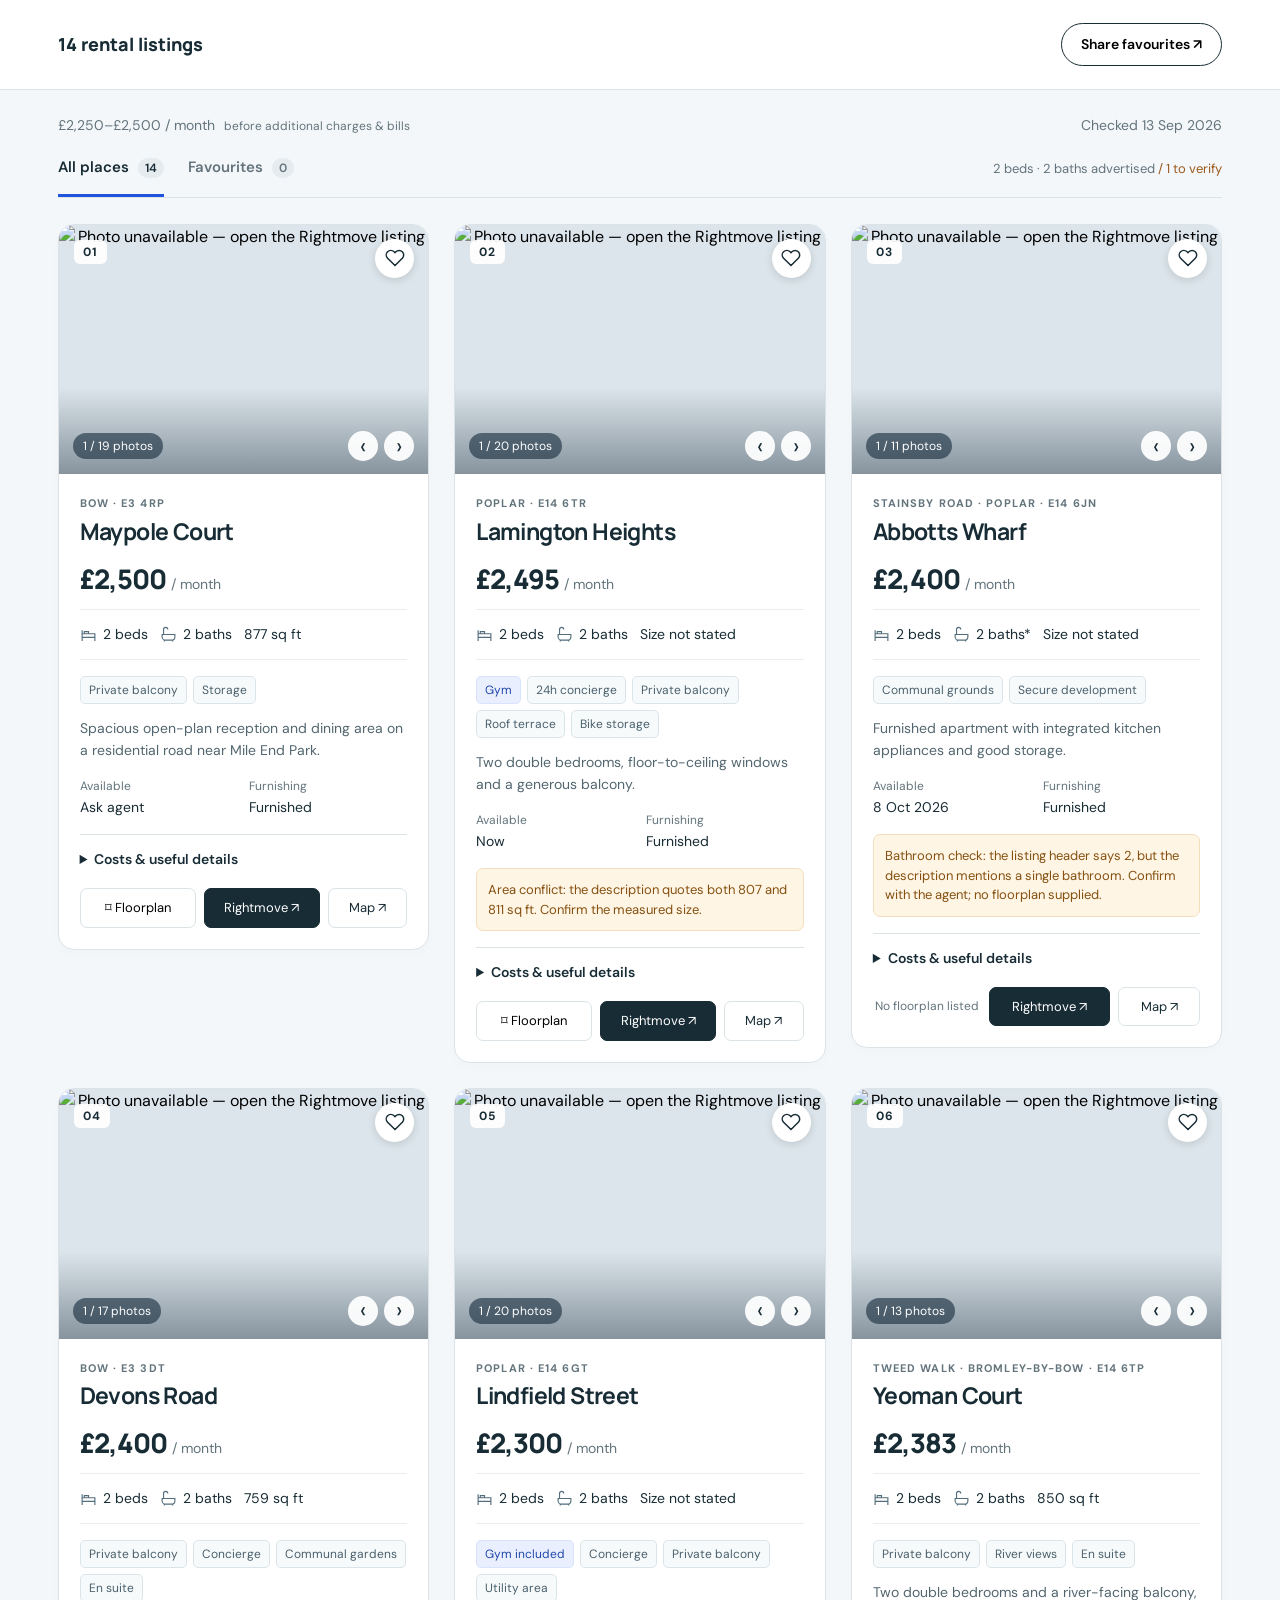
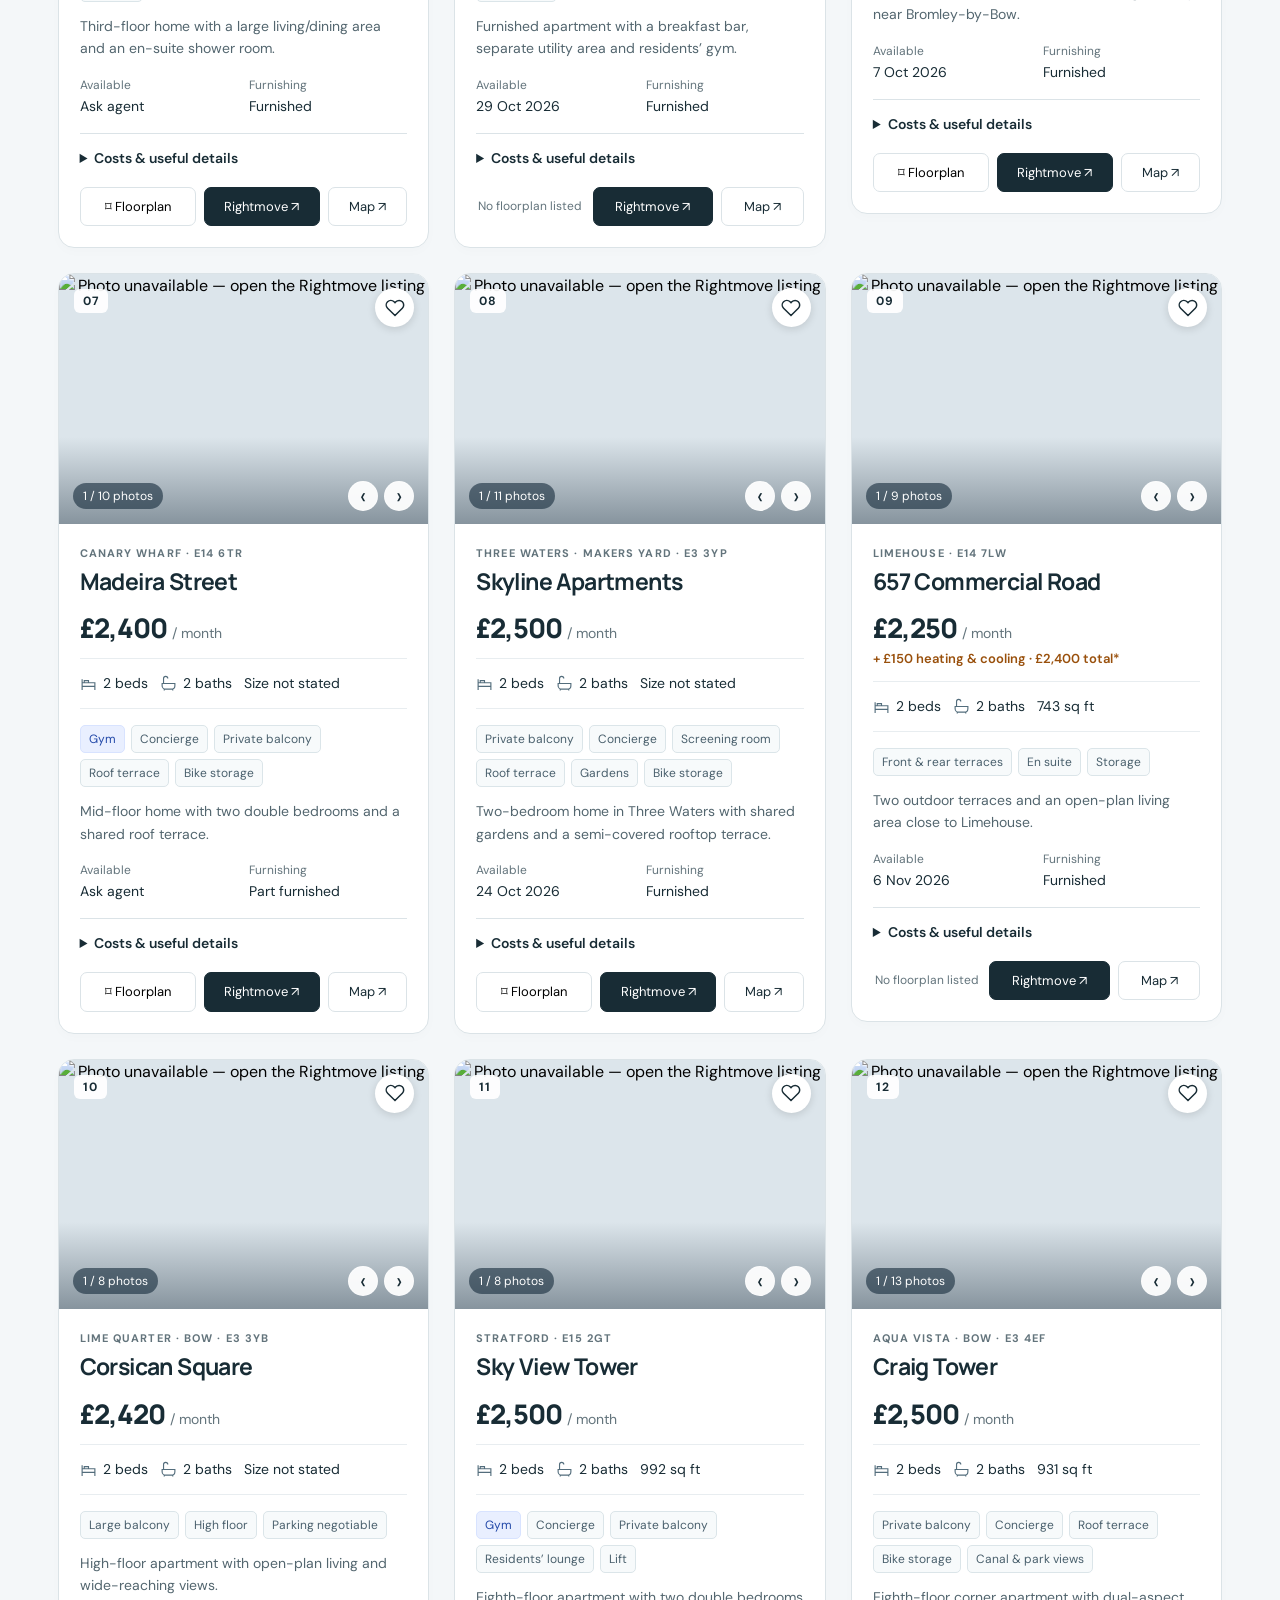
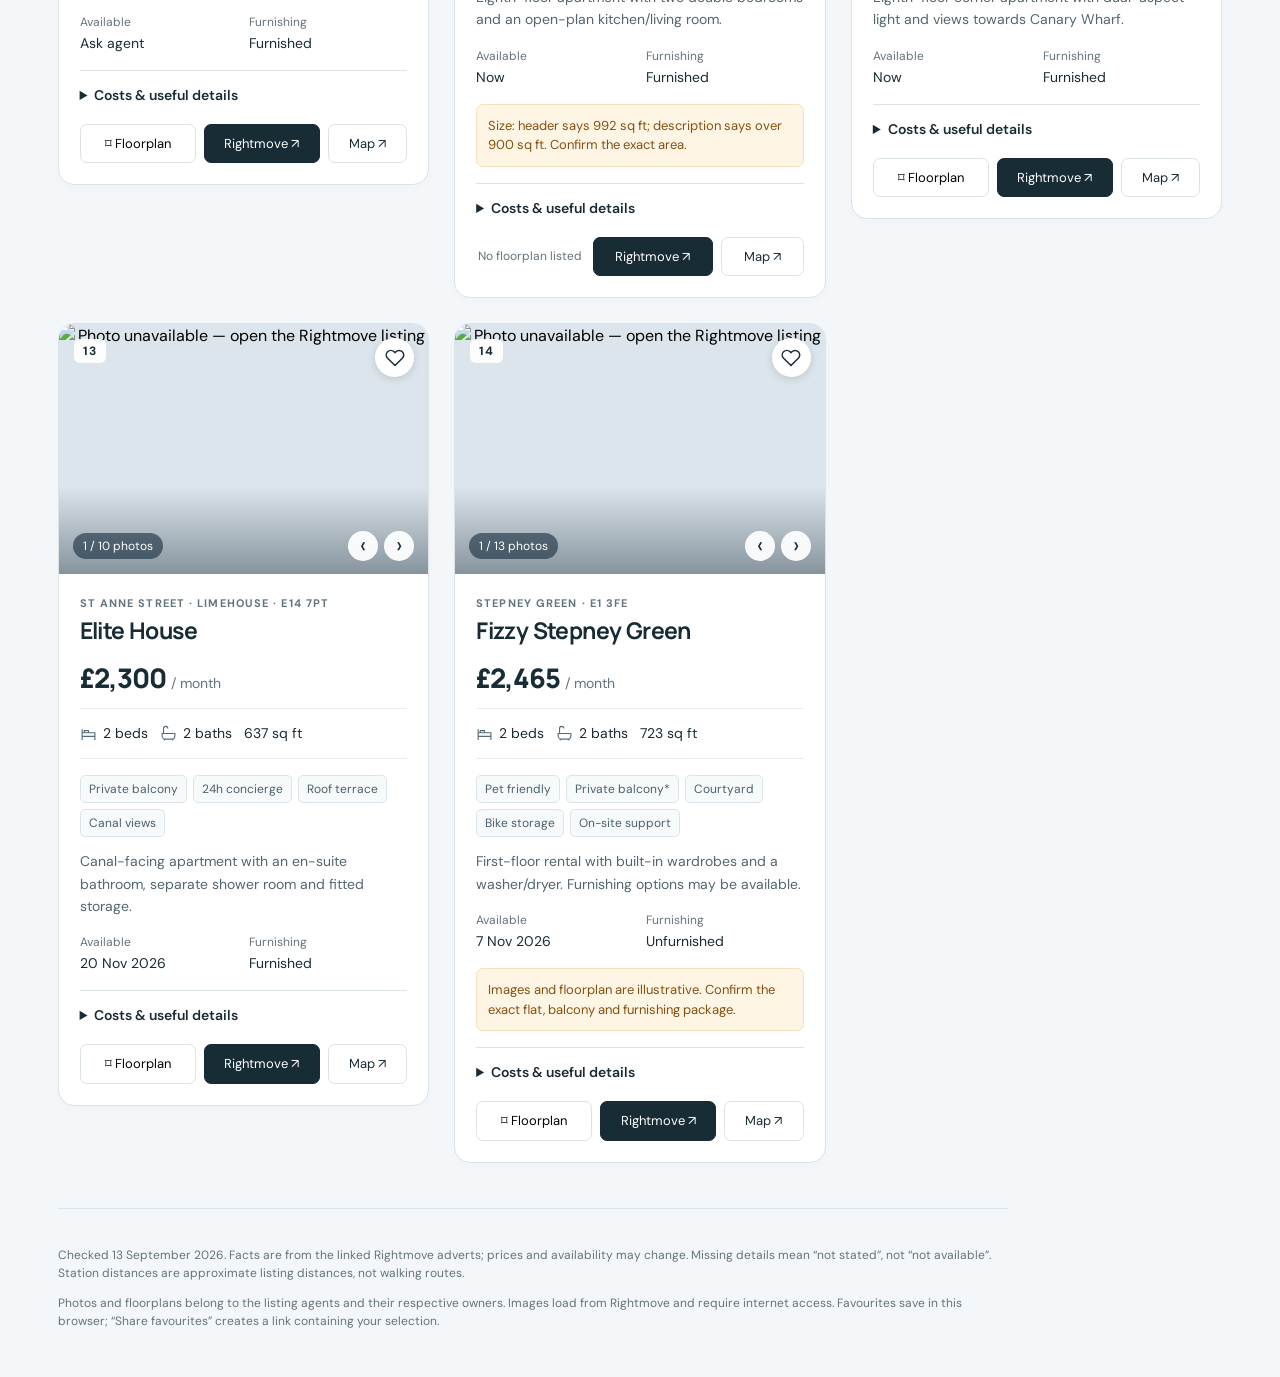
==== flat-shortlist/index.html @ a5ea4e48 "Add project files." ====
<!doctype html><html lang="en-GB"><head><meta charset="UTF-8"><meta name="viewport" content="width=device-width,initial-scale=1"><meta name="description" content="14 East London rental listings: photos, floorplans, monthly costs and favourites."><title>Rental listings</title><link rel="stylesheet" href="style.css"></head><body>
<header><span class="brand">14 rental listings</span><button class="share" id="share">Share favourites ↗</button></header>
<main><div class="reference-meta"><span>£2,250–£2,500 / month <small>before additional charges & bills</small></span><span>Checked 13 Sep 2026</span></div>
<div class="toolbar"><div class="tabs" role="group" aria-label="Show listings"><button id="all" class="active" aria-pressed="true">All places <span>14</span></button><button id="saved" aria-pressed="false">Favourites <span id="favcount">0</span></button></div><p>2 beds · 2 baths advertised <span title="Abbotts Wharf has conflicting bathroom information">/ 1 to verify</span></p></div>
<div class="shared-note" id="shared" hidden></div><section id="grid" class="grid" aria-label="Rental listings"></section>
<footer><p>Checked 13 September 2026. Facts are from the linked Rightmove adverts; prices and availability may change. Missing details mean “not stated”, not “not available”. Station distances are approximate listing distances, not walking routes.</p><p>Photos and floorplans belong to the listing agents and their respective owners. Images load from Rightmove and require internet access. Favourites save in this browser; “Share favourites” creates a link containing your selection.</p></footer></main>
<dialog id="viewer"><div class="viewer-head"><strong id="viewer-title"></strong><button id="close" aria-label="Close gallery">✕</button></div><div class="viewer-image"><button id="prev" aria-label="Previous image">‹</button><img id="large" alt=""><button id="next" aria-label="Next image">›</button></div><div class="viewer-foot"><span id="position"></span><a id="original" target="_blank" rel="noopener">Open original ↗</a></div></dialog><div id="toast" role="status" aria-live="polite"></div><script src="listings.js"></script><script src="app.js"></script></body></html>
---- flat-shortlist/style.css ----
@import url('https://fonts.googleapis.com/css2?family=DM+Sans:wght@400;500;600;700&family=Manrope:wght@400;500;600;700;800&display=swap');
:root{--ink:#182c35;--muted:#63747c;--line:#dbe3e7;--blue:#2154dc;--paper:#f4f7f9}*{box-sizing:border-box}body{margin:0;background:var(--paper);color:var(--ink);font:16px/1.5 'DM Sans',Arial,sans-serif}button,a{-webkit-tap-highlight-color:transparent}button{font:inherit;cursor:pointer}a{color:inherit}button:focus-visible,a:focus-visible,summary:focus-visible{outline:3px solid #3676ff;outline-offset:4px}header{height:90px;display:flex;align-items:center;justify-content:space-between;padding:0 4.5%;border-bottom:1px solid var(--line);background:white;gap:20px}.brand{display:flex;align-items:center;gap:12px;font-family:Manrope,Arial,sans-serif;font-weight:800;font-size:21px;text-decoration:none}.brand-icon{background:var(--ink);color:white;width:38px;height:38px;display:grid;place-items:center;border-radius:11px;font-size:28px}.brand-caption{font:10px/1.3 'DM Sans',sans-serif;letter-spacing:2px;max-width:90px;border-left:1px solid var(--line);padding-left:14px;margin-left:10px}.share{border:1px solid var(--ink);background:white;border-radius:30px;padding:10px 19px;font-size:14px;font-weight:600}main{max-width:1560px;margin:auto;padding:0 4.5%}.intro{display:flex;justify-content:space-between;align-items:center;gap:24px;padding:44px 0 32px}.eyebrow{font-size:12px;font-weight:700;letter-spacing:2px;color:var(--blue)}h1{font:600 clamp(32px,4vw,54px)/1.1 Manrope,sans-serif;letter-spacing:-2px;margin:13px 0}h1 em{font-family:Georgia,serif;font-weight:400;color:var(--blue)}.intro p{color:var(--muted);margin:0}.range{border-left:1px solid #c7d2d9;padding-left:30px;display:grid;gap:4px;white-space:nowrap}.range span{font-size:11px;letter-spacing:2px}.range strong{font:600 25px Manrope,sans-serif;letter-spacing:-1px}.range small{color:var(--muted);font-size:12px}.toolbar{display:flex;align-items:center;justify-content:space-between;border-bottom:1px solid var(--line);margin-bottom:26px;gap:20px}.tabs{display:flex;gap:24px}.tabs button{border:0;border-bottom:3px solid transparent;background:none;padding:15px 0;color:var(--muted);font-size:15px;font-weight:600}.tabs button.active{border-color:var(--blue);color:var(--ink)}.tabs span{font-size:12px;background:#e6ebef;border-radius:20px;padding:2px 7px;margin-left:5px}.toolbar p{font-size:13px;color:var(--muted)}.toolbar p span{color:#9a581b}.grid{display:grid;grid-template-columns:repeat(3,minmax(0,1fr));gap:25px;align-items:start}.card{background:white;border:1px solid var(--line);border-radius:16px;overflow:hidden;box-shadow:0 4px 12px #182c3504}.photo{position:relative;aspect-ratio:1.48;background:#dce5eb}.photo img{width:100%;height:100%;object-fit:cover;display:block}.photo-open{width:100%;height:100%;padding:0;border:0;background:none;display:block}.photo:after{content:'';position:absolute;inset:65% 0 0;background:linear-gradient(transparent,#061a2a66);pointer-events:none}.number{position:absolute;top:15px;left:15px;background:#ffffffee;border-radius:6px;padding:3px 9px;font-size:12px;font-weight:700;letter-spacing:1px}.heart{position:absolute;right:14px;top:14px;border:0;background:white;width:39px;height:39px;border-radius:50%;display:grid;place-items:center;color:var(--ink);z-index:2;box-shadow:0 2px 8px #0002}.heart svg{width:20px;height:20px;fill:none;stroke:currentColor;stroke-width:1.8}.heart[aria-pressed=true]{color:#db3661}.heart[aria-pressed=true] svg{fill:currentColor}.carousel-controls{position:absolute;bottom:13px;left:14px;right:14px;display:flex;align-items:center;justify-content:space-between;z-index:2;color:white}.photo-count{font-size:12px;background:#142a3b99;padding:4px 10px;border-radius:15px}.arrows{display:flex;gap:6px}.arrows button{border:1px solid #ffffff77;border-radius:50%;background:#ffffffed;width:30px;height:30px;color:var(--ink);font-size:23px;line-height:1}.content{padding:21px}.area{font-size:11px;font-weight:700;letter-spacing:1.1px;text-transform:uppercase;color:var(--muted)}h2{font:700 23px/1.3 Manrope,sans-serif;letter-spacing:-.6px;margin:5px 0 13px}.price{font:800 27px Manrope,sans-serif;letter-spacing:-1px}.price small{font:400 14px 'DM Sans',sans-serif;letter-spacing:0;color:var(--muted);margin-left:5px}.extra{display:block;color:#99500c;font-size:13px;font-weight:600;margin-top:3px}.specs{display:flex;flex-wrap:wrap;gap:12px;font-size:14px;padding:14px 0;margin:12px 0 0;border-top:1px solid #e8edf0;border-bottom:1px solid #e8edf0}.specs span{display:flex;align-items:center;gap:6px}.specs svg{width:17px;height:17px;stroke:#536d7c;fill:none;stroke-width:1.6}.chips{display:flex;flex-wrap:wrap;gap:6px;margin:16px 0 13px}.chip{font-size:12px;border:1px solid #dbe5e9;color:#4a606d;padding:4px 8px;border-radius:5px;background:#f7fafb}.chip.gym{background:#e9efff;color:#2349a9;border-color:#d8e3ff}.summary{font-size:14px;color:#53666f;line-height:1.6;margin:0 0 14px}.quick{display:grid;grid-template-columns:1fr 1fr;gap:12px;font-size:14px;margin:16px 0}.quick small,dt{display:block;font-size:12px;color:var(--muted);margin-bottom:2px}.warning{background:#fff5e5;color:#855010;border:1px solid #f3debd;font-size:13px;line-height:1.5;padding:11px;border-radius:7px;margin-bottom:14px}details{border-top:1px solid var(--line);margin-top:16px}summary{font-size:14px;font-weight:600;padding:14px 0;cursor:pointer}dl{margin:0 0 15px;display:grid;grid-template-columns:1fr 1fr;gap:14px}dd{margin:0;font-size:14px}dl .full{grid-column:1/-1}.muted{color:var(--muted)}.actions{display:flex;gap:8px;margin-top:4px}.actions button,.actions a{flex:1;border:1px solid var(--line);border-radius:7px;padding:9px 5px;text-align:center;font-size:13px;background:white;text-decoration:none}.actions a{background:var(--ink);border-color:var(--ink);color:white}.no-plan{flex:1;text-align:center;font-size:12px;color:var(--muted);padding:10px 0}.epc{font-size:13px;color:var(--blue)}footer{border-top:1px solid var(--line);margin-top:45px;padding:25px 0 35px;color:var(--muted);font-size:12px;max-width:950px}footer strong{font-size:14px;color:var(--ink)}.shared-note{padding:13px 18px;background:#e7efff;border:1px solid #ccdafa;border-radius:8px;margin-bottom:20px;font-size:14px}.empty{padding:55px 20px;text-align:center;grid-column:1/-1;color:var(--muted)}dialog{width:min(1100px,95vw);max-height:94vh;border:0;border-radius:14px;padding:18px;background:#12212c;color:white}dialog::backdrop{background:#06101ddd;backdrop-filter:blur(5px)}.viewer-head,.viewer-foot{display:flex;justify-content:space-between;align-items:center;gap:20px}.viewer-head button,.viewer-image button{background:#ffffff18;border:1px solid #ffffff40;color:white;border-radius:50%;width:40px;height:40px;flex-shrink:0}.viewer-image{display:flex;align-items:center;gap:12px;margin:18px 0}.viewer-image img{width:calc(100% - 104px);height:68vh;object-fit:contain;background:white}.viewer-image button{font-size:28px}.viewer-foot{font-size:14px}#toast{position:fixed;bottom:25px;left:50%;transform:translateX(-50%);background:var(--ink);color:white;padding:12px 20px;border-radius:9px;box-shadow:0 5px 30px #0003;max-width:90vw;z-index:10;display:none}button:hover,.actions a:hover{filter:brightness(.95)}@media(min-width:1450px){.photo{aspect-ratio:1.55}}@media(max-width:1050px){.grid{grid-template-columns:repeat(2,minmax(0,1fr))}.range{display:none}.toolbar p{font-size:12px}}@media(max-width:620px){header{height:76px;padding:0 5%}.brand{font-size:17px;gap:8px}.brand-caption{display:none}.share{font-size:12px;padding:8px 11px}.brand-icon{width:32px;height:32px}main{padding:0 5%}.intro{padding:29px 0 20px}.intro p{font-size:14px}h1{font-size:35px;letter-spacing:-1.5px}.eyebrow{font-size:10px;letter-spacing:1.5px}.toolbar{display:block;margin-bottom:20px}.toolbar p{margin:7px 0 12px}.tabs{gap:25px}.tabs button{padding:11px 0}.grid{grid-template-columns:1fr;gap:23px}.photo{aspect-ratio:1.45}.content{padding:19px}.viewer-image{gap:5px}.viewer-image img{width:calc(100% - 78px);height:62vh}.viewer-image button{width:34px;height:34px}dialog{padding:12px}.viewer-head strong{font-size:14px}}
.reference-meta{display:flex;justify-content:space-between;gap:15px;padding:25px 0 5px;font-size:14px;color:var(--muted)}.reference-meta small{font-size:12px;margin-left:5px}.brand{font-size:18px}@media(max-width:620px){.reference-meta{flex-direction:column;gap:3px;padding-top:20px;font-size:13px}.reference-meta small{display:block;margin-left:0}.brand{font-size:16px}}
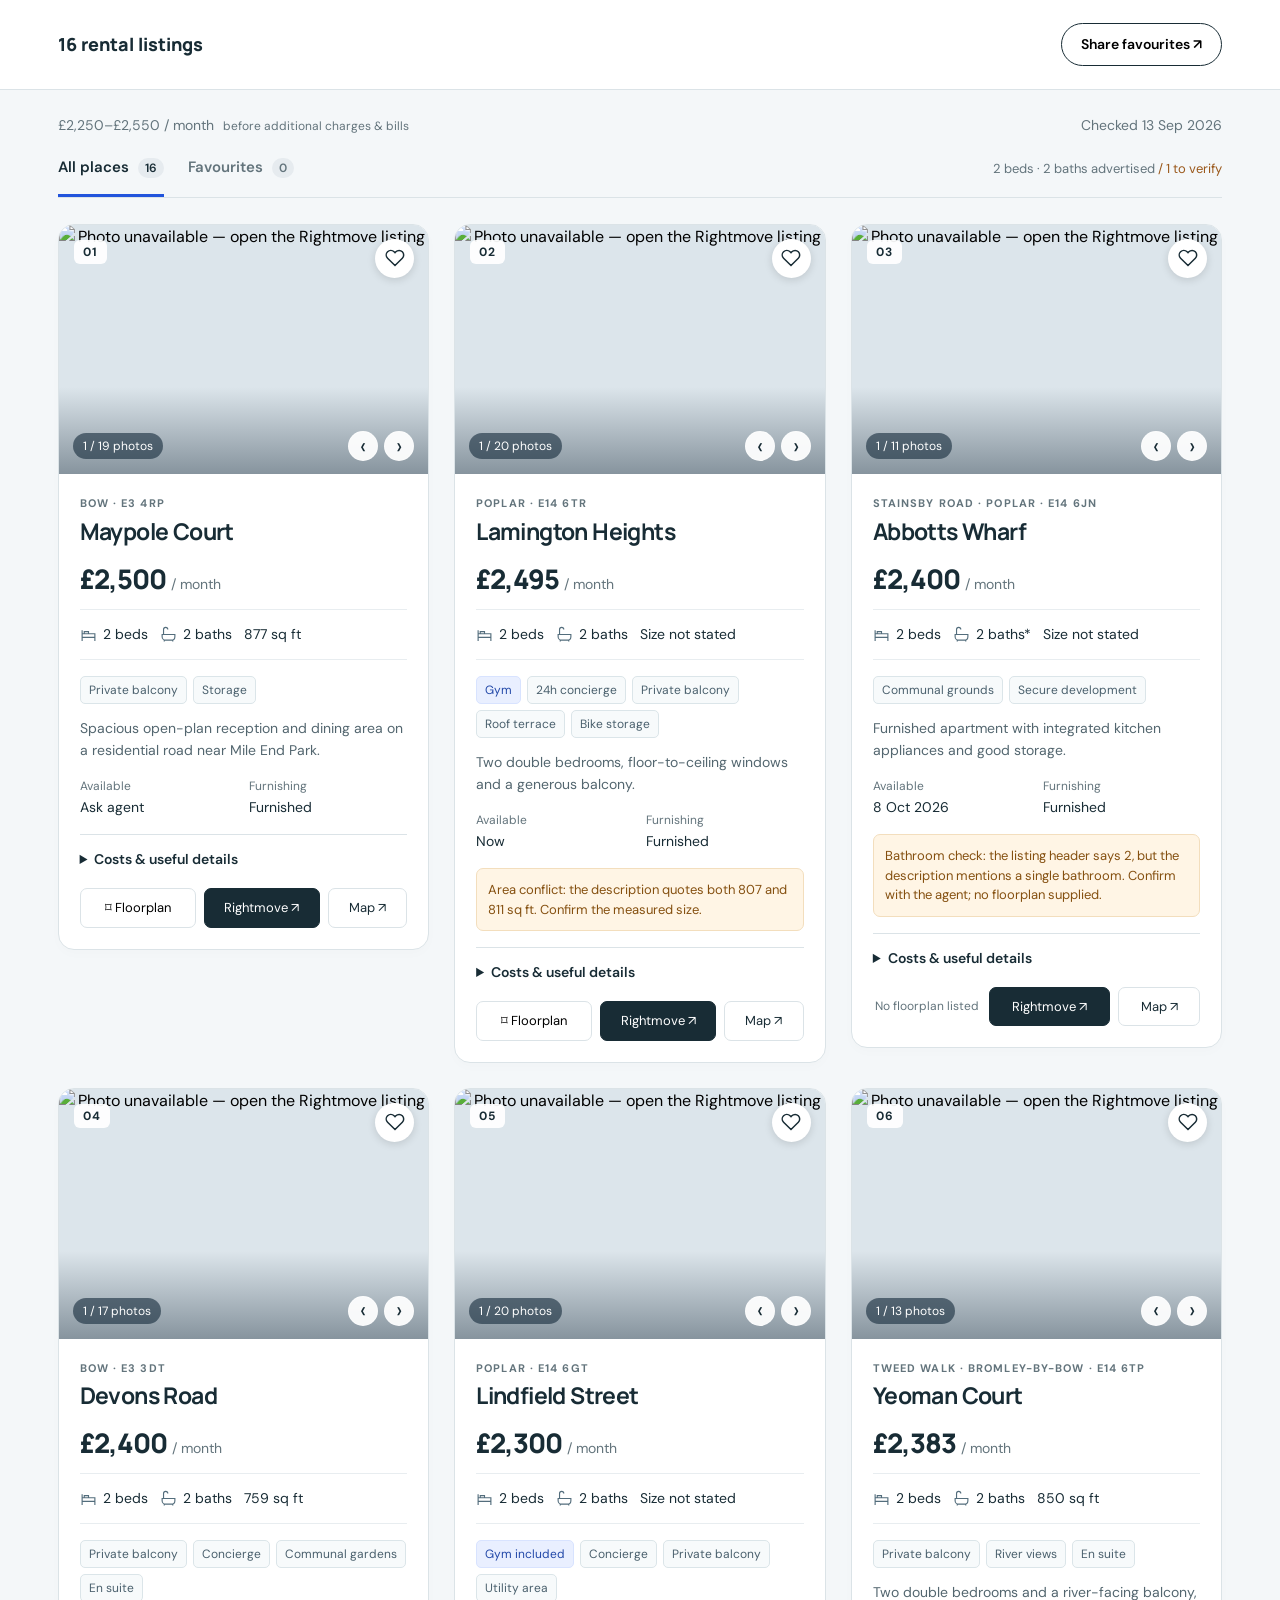
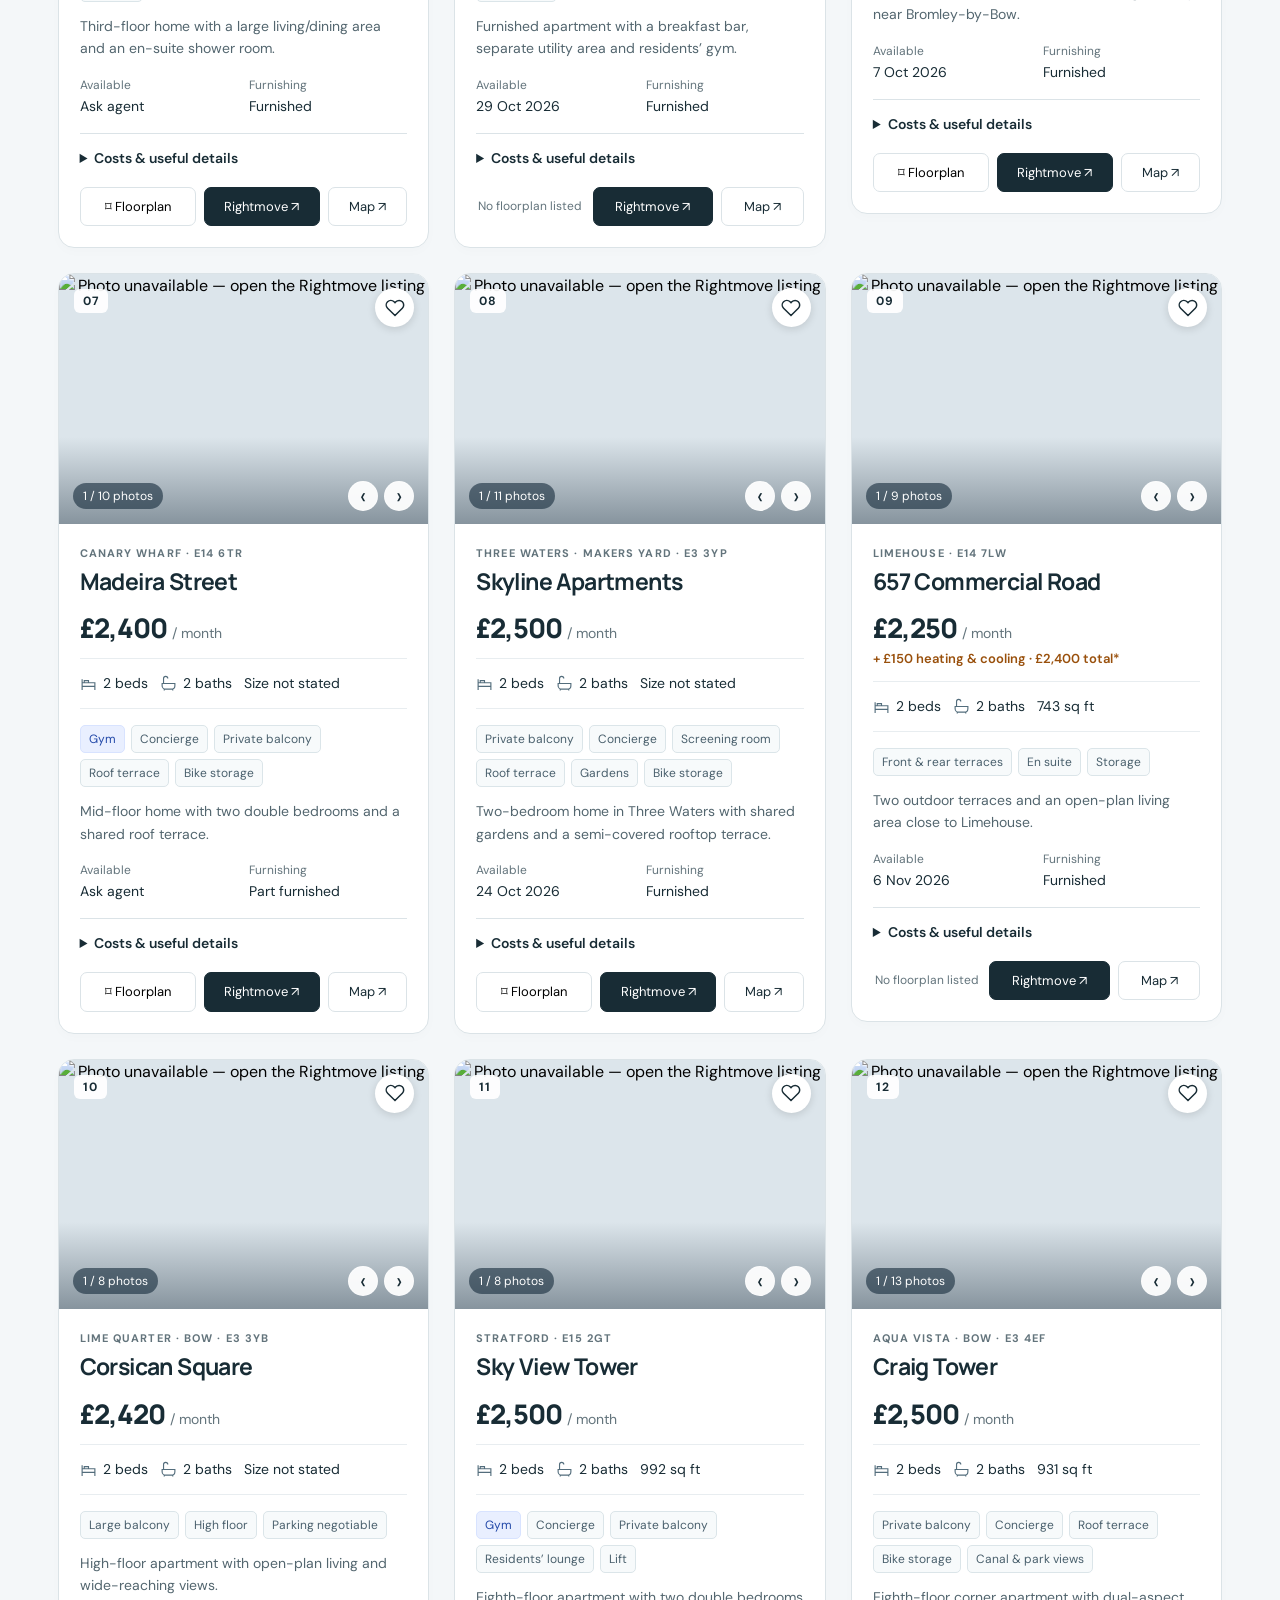
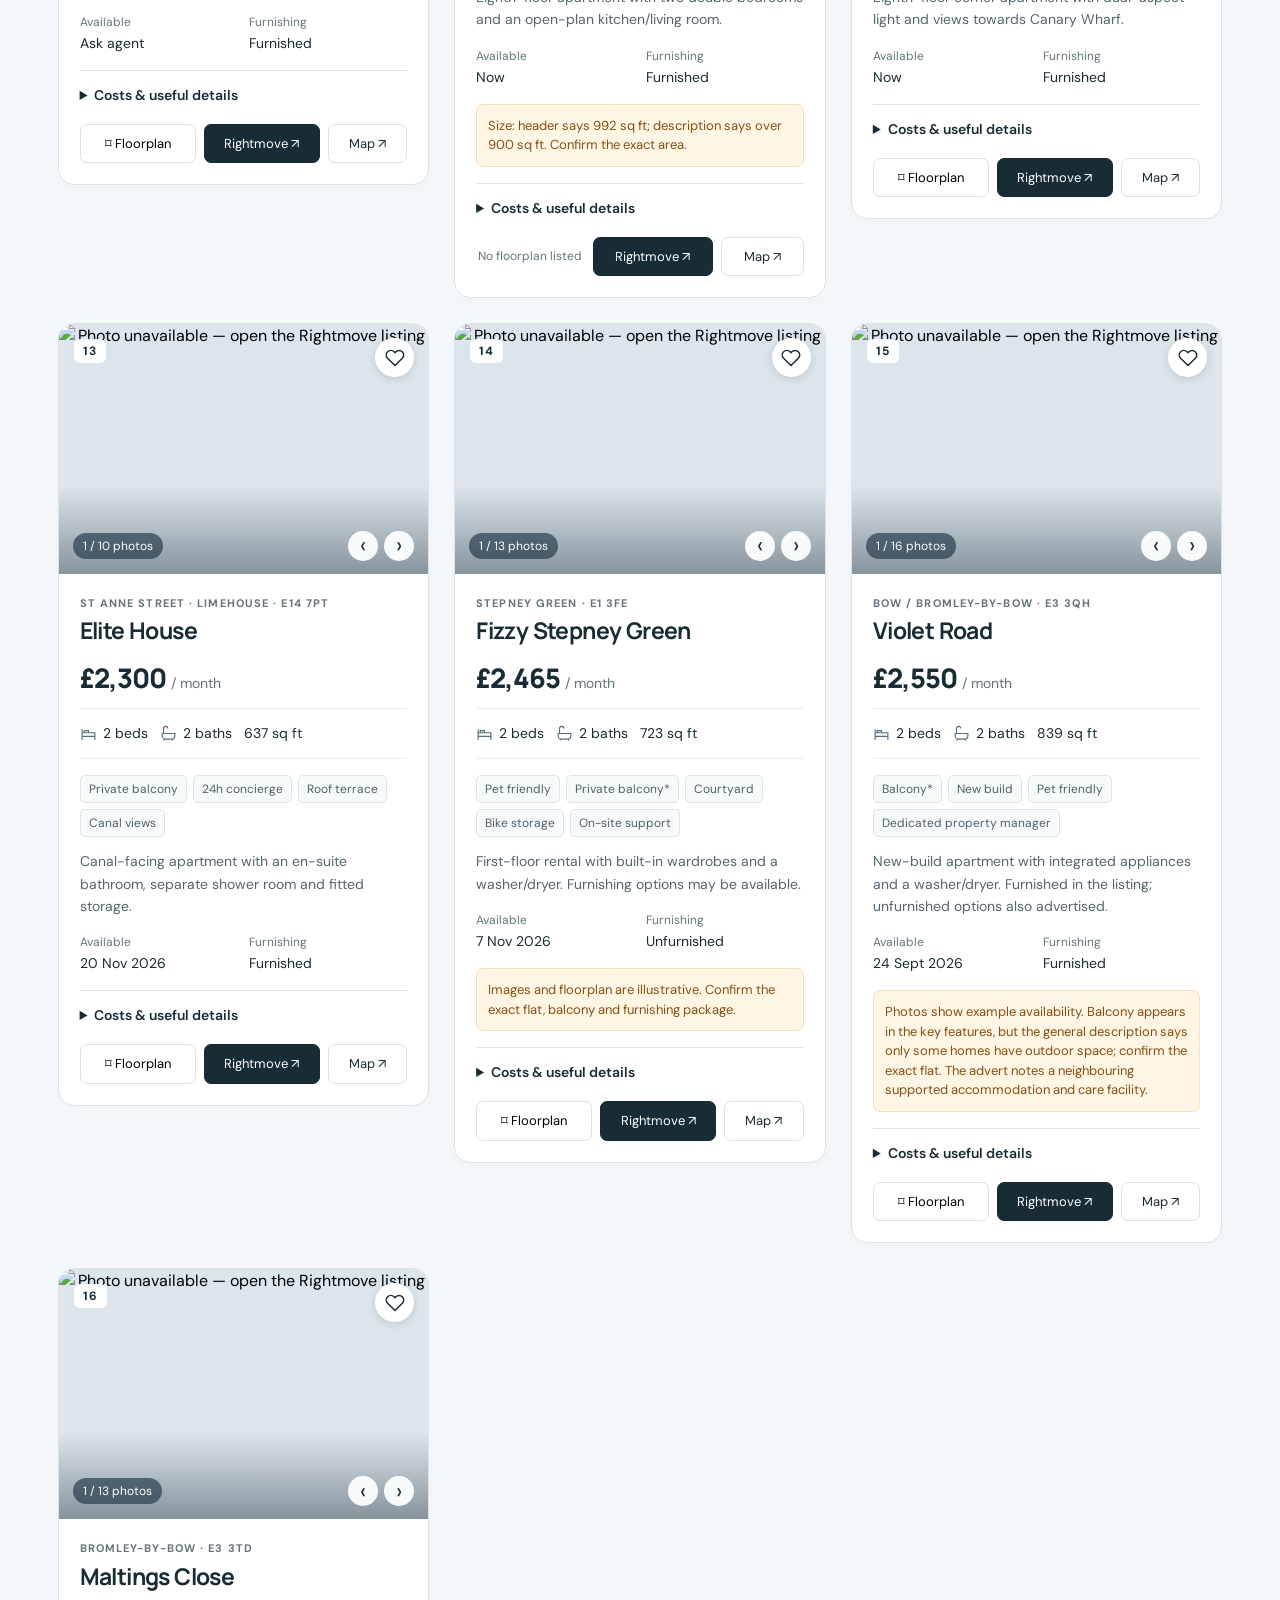
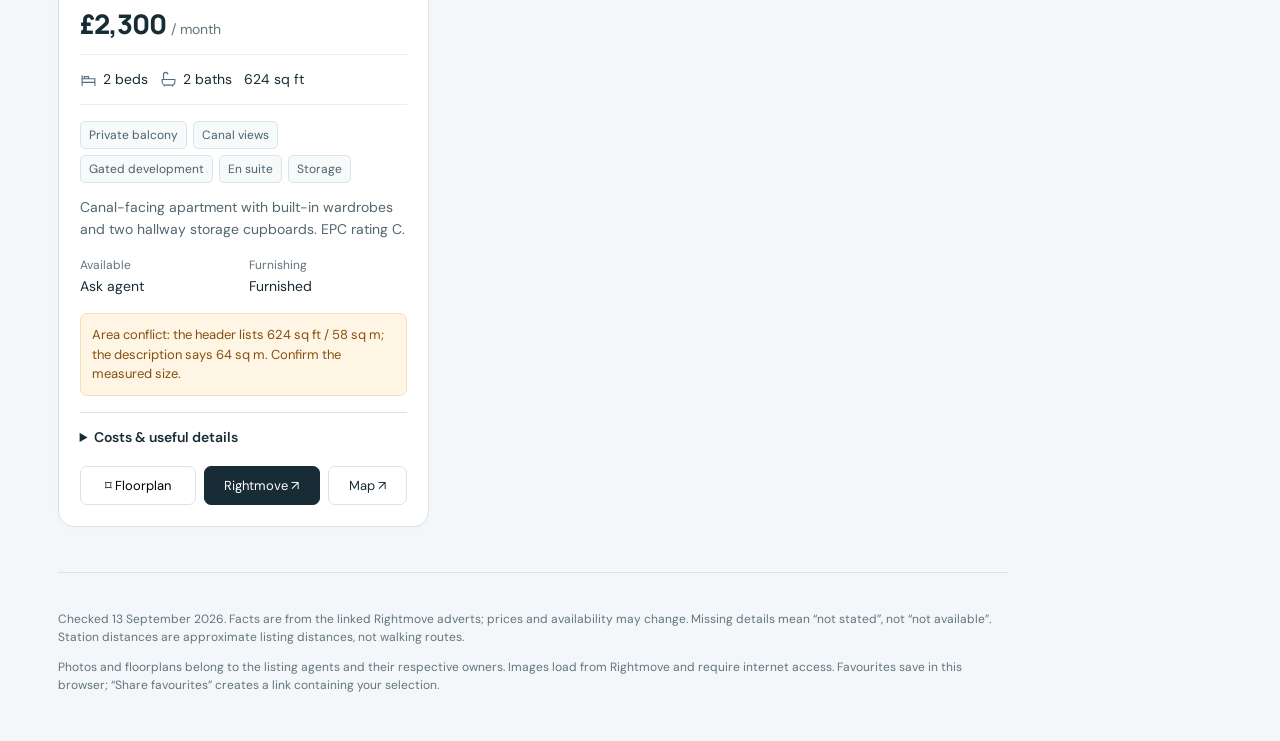
==== commit 798819cd: "Add Violet Road and Maltings Close rental listings" ====
--- a/flat-shortlist/index.html
+++ b/flat-shortlist/index.html
@@ -1,7 +1,9 @@
-<!doctype html><html lang="en-GB"><head><meta charset="UTF-8"><meta name="viewport" content="width=device-width,initial-scale=1"><meta name="description" content="14 East London rental listings: photos, floorplans, monthly costs and favourites."><title>Rental listings</title><link rel="stylesheet" href="style.css"></head><body>
-<header><span class="brand">14 rental listings</span><button class="share" id="share">Share favourites ↗</button></header>
-<main><div class="reference-meta"><span>£2,250–£2,500 / month <small>before additional charges & bills</small></span><span>Checked 13 Sep 2026</span></div>
-<div class="toolbar"><div class="tabs" role="group" aria-label="Show listings"><button id="all" class="active" aria-pressed="true">All places <span>14</span></button><button id="saved" aria-pressed="false">Favourites <span id="favcount">0</span></button></div><p>2 beds · 2 baths advertised <span title="Abbotts Wharf has conflicting bathroom information">/ 1 to verify</span></p></div>
+<!doctype html><html lang="en-GB"><head><meta charset="UTF-8"><meta name="viewport" content="width=device-width,initial-scale=1"><meta name="description" content="16 East London rental listings: photos, floorplans, monthly costs and favourites."><title>Rental listings</title><link rel="stylesheet" href="style.css"></head><body>
+<header><span class="brand">16 rental listings</span><button class="share" id="share">Share favourites ↗</button></header>
+<main><div class="reference-meta"><span>£2,250–£2,550 / month <small>before additional charges & bills</small></span><span>Checked 13 Sep 2026</span></div>
+<div class="toolbar"><div class="tabs" role="group" aria-label="Show listings"><button id="all" class="active" aria-pressed="true">All places <span>16</span></button><button id="saved" aria-pressed="false">Favourites <span id="favcount">0</span></button></div><p>2 beds · 2 baths advertised <span title="Abbotts Wharf has conflicting bathroom information">/ 1 to verify</span></p></div>
 <div class="shared-note" id="shared" hidden></div><section id="grid" class="grid" aria-label="Rental listings"></section>
 <footer><p>Checked 13 September 2026. Facts are from the linked Rightmove adverts; prices and availability may change. Missing details mean “not stated”, not “not available”. Station distances are approximate listing distances, not walking routes.</p><p>Photos and floorplans belong to the listing agents and their respective owners. Images load from Rightmove and require internet access. Favourites save in this browser; “Share favourites” creates a link containing your selection.</p></footer></main>
 <dialog id="viewer"><div class="viewer-head"><strong id="viewer-title"></strong><button id="close" aria-label="Close gallery">✕</button></div><div class="viewer-image"><button id="prev" aria-label="Previous image">‹</button><img id="large" alt=""><button id="next" aria-label="Next image">›</button></div><div class="viewer-foot"><span id="position"></span><a id="original" target="_blank" rel="noopener">Open original ↗</a></div></dialog><div id="toast" role="status" aria-live="polite"></div><script src="listings.js"></script><script src="app.js"></script></body></html>
+
+
